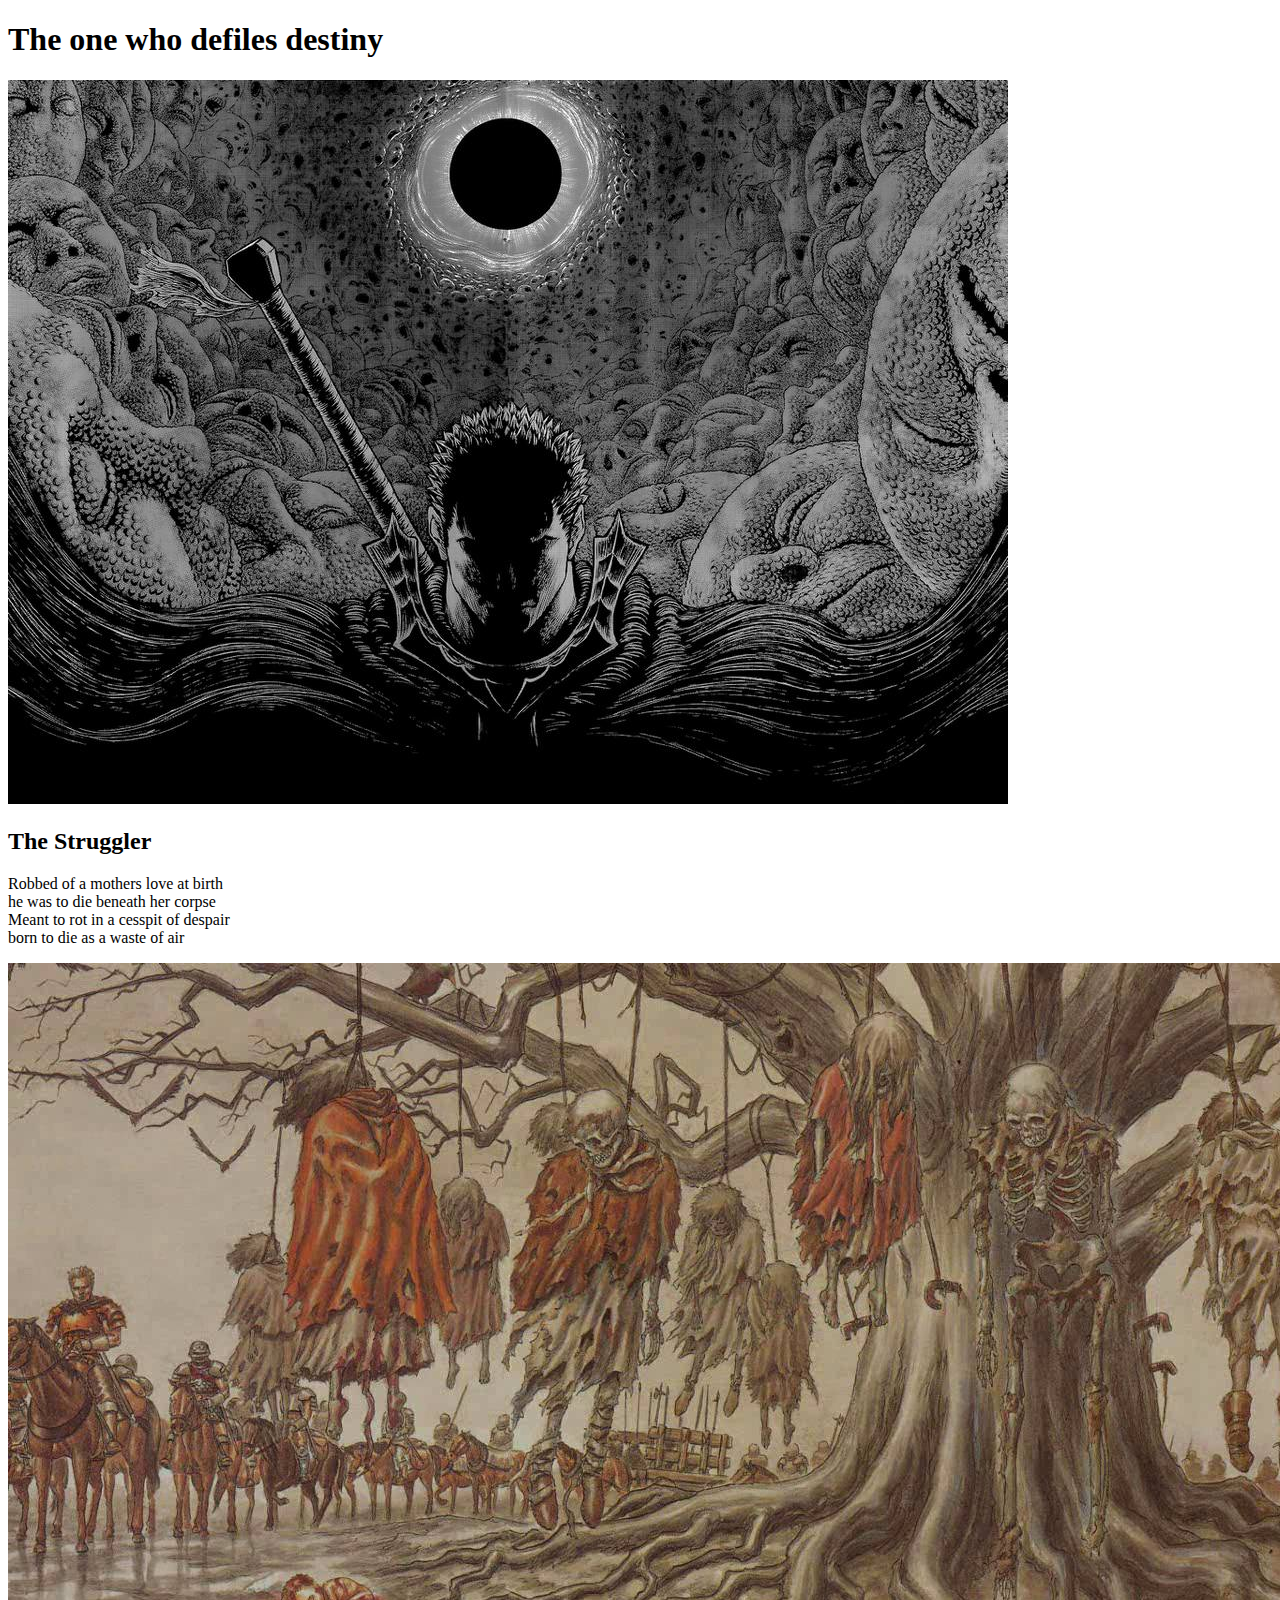
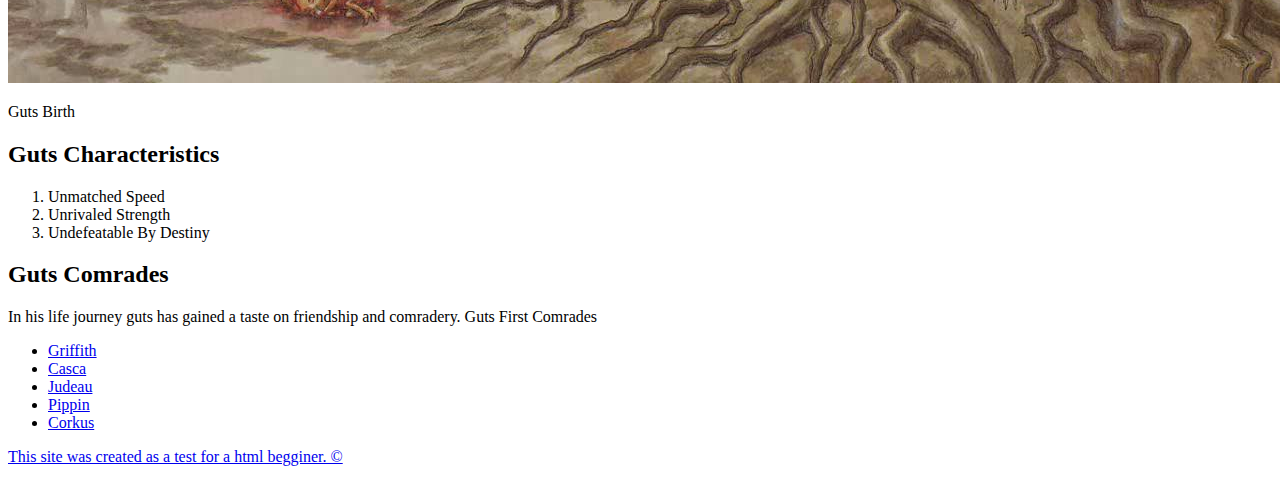
==== index.html @ 6d1f2e87 "Write First Web Page" ====
<!DOCTYPE html>
<html>
<head>
	<title>The one who defiles destiny</title>
	<link rel="icon" href="img/Brand.jpg"> 
</head>
<body>
	<!-- Header element -->
	<header>
		<h1>The one who defiles destiny</h1>
		<img src="img/Guts-Avatar.jpg">
	</header>

	<!-- Main element -->
	<main>
		<h2>The Struggler</h2>
		<p>Robbed of a mothers love at birth<br>
		he was to die beneath her corpse<br>
		Meant to rot in a cesspit of despair<br>
		born to die as a waste of air<br>
	</p>
		<img src="img/Birth.jpg">
		<p>Guts Birth</p>
		<!-- Characteristics -->
		<h2>Guts Characteristics</h2>
		<ol>
			<li>Unmatched Speed</li>
			<li>Unrivaled Strength</li>
			<li>Undefeatable By Destiny</li>
		</ol>
		<!-- Friends -->
		<h2>Guts Comrades</h2>
		<p>In his life journey guts has gained a taste on friendship and comradery.
		Guts First Comrades<br></p>
		<ul>
			<li><a target="blank" href="https://berserk.fandom.com/wiki/Griffith">Griffith</a></li>
			<li><a target="blank" href="https://berserk.fandom.com/wiki/Casca">Casca</a></li>
			<li><a target="blank" href="https://berserk.fandom.com/wiki/Judeau">Judeau</a></li>
			<li><a target="blank" href="https://berserk.fandom.com/wiki/Judeau">Pippin</a></li>
 			<li><a target="blank" href="https://berserk.fandom.com/wiki/Pippin">Corkus</a></li>
		</ul>
	</main>
	<!-- Footer Element-->
	<footer>
		<p><a href="https://github.com/CachoLinterna/Struggler: ">This site was created as a test for a html begginer. &copy;</p>
	</footer>
</body>
</html>
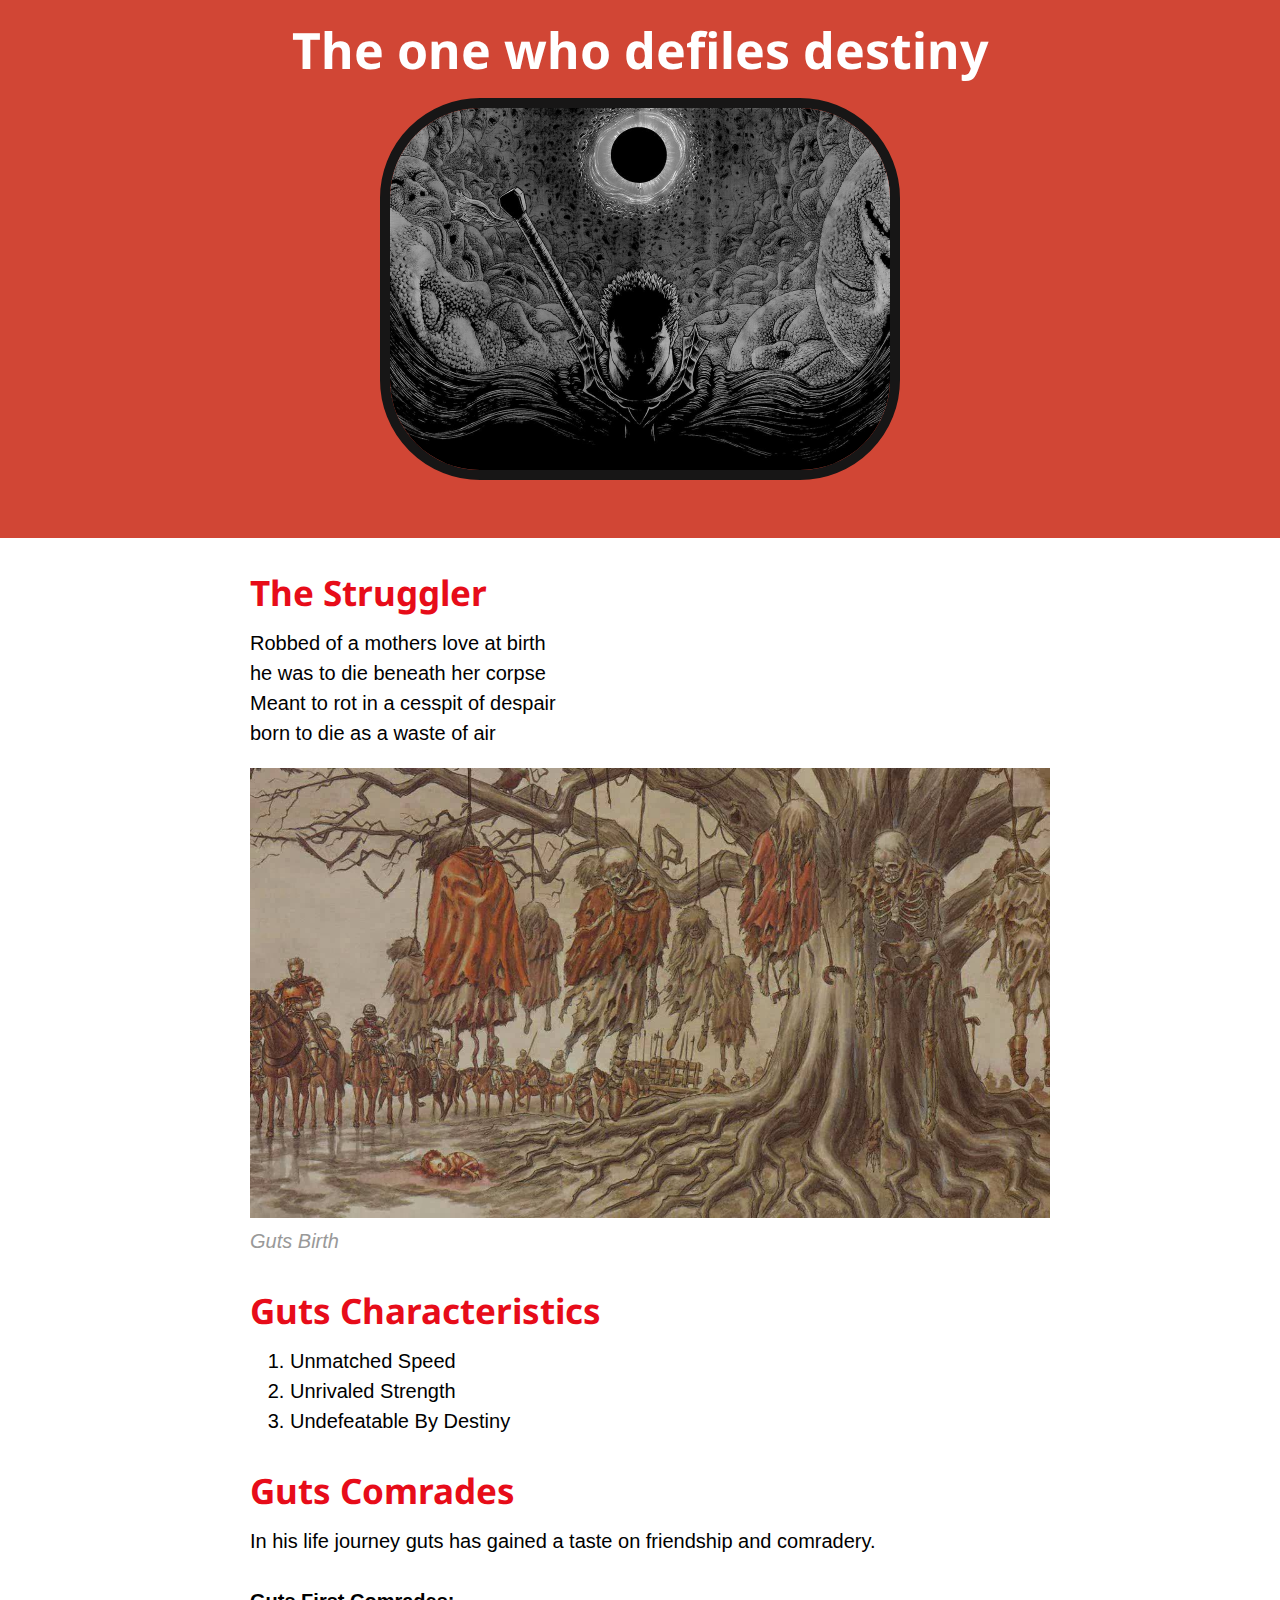
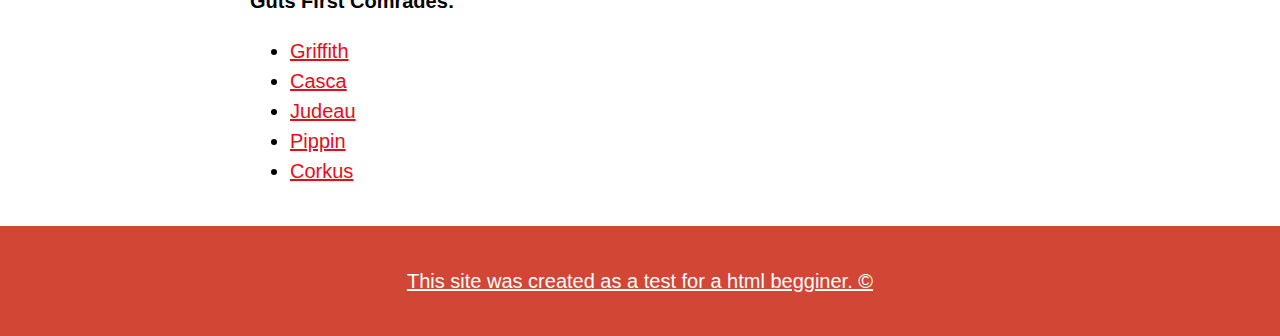
==== commit dece56a8: "Whote css for html" ====
--- a/index.html
+++ b/index.html
@@ -3,6 +3,8 @@
 <head>
 	<title>The one who defiles destiny</title>
 	<link rel="icon" href="img/Brand.jpg"> 
+	<link rel="stylesheet" type="text/css" href="css/hero.css">
+	<link href="https://fonts.googleapis.com/css?family=Noto+Sans&display=swap" rel="stylesheet">
 </head>
 <body>
 	<!-- Header element -->
@@ -20,7 +22,7 @@
 		born to die as a waste of air<br>
 	</p>
 		<img src="img/Birth.jpg">
-		<p>Guts Birth</p>
+		<p class="caption">Guts Birth</p>
 		<!-- Characteristics -->
 		<h2>Guts Characteristics</h2>
 		<ol>
@@ -30,8 +32,8 @@
 		</ol>
 		<!-- Friends -->
 		<h2>Guts Comrades</h2>
-		<p>In his life journey guts has gained a taste on friendship and comradery.
-		Guts First Comrades<br></p>
+		<p>In his life journey guts has gained a taste on friendship and comradery.<br><br>
+		<b>Guts First Comrades:</b><br></p>
 		<ul>
 			<li><a target="blank" href="https://berserk.fandom.com/wiki/Griffith">Griffith</a></li>
 			<li><a target="blank" href="https://berserk.fandom.com/wiki/Casca">Casca</a></li>
--- a/css/hero.css
+++ b/css/hero.css
@@ -0,0 +1,82 @@
+body{
+	margin: 0;
+	font-family: helvetica, arial, sans-serif;		
+	font-size: 20px;
+	line-height: 30px;
+	align-content: center;
+}
+
+header{
+	background-color: #D14635;
+	text-align: center;
+	padding-top: 1px;
+	padding-bottom: 50px;
+}
+
+h1, h2{
+	font-family: 'Noto Sans', sans-serif;
+}
+
+header h1{
+	color: white;
+	font-size: 50px;
+}
+
+header img{
+    border-radius: 100px;
+    width: 500px;
+    border: 10px solid #171616;
+}
+
+main{
+	max-width: 800px;
+	margin: 0 auto;
+	padding: 0 20px 20px 40px;
+}
+
+main img{
+	max-width: 100%;
+
+
+}
+
+
+h2{
+	font-size: 35px;
+	color: #e70c19;
+	margin: 40px 0 10px;
+}
+
+
+a{
+	color: #e70c19
+}
+a:hover{
+	color: white;
+	background-color: #483a94 
+}
+
+footer{
+	background-color: #D14635;
+	text-align: center;
+	color: white;
+	padding: 20px;
+
+}
+
+footer a{
+	color: white;
+}
+
+footer a:hover{
+	color: white;
+	opacity: .5;
+	background-color: transparent;
+}
+
+
+p.caption{
+	color: #999999;
+	font-style: italic;
+	margin-top: 0;
+}
